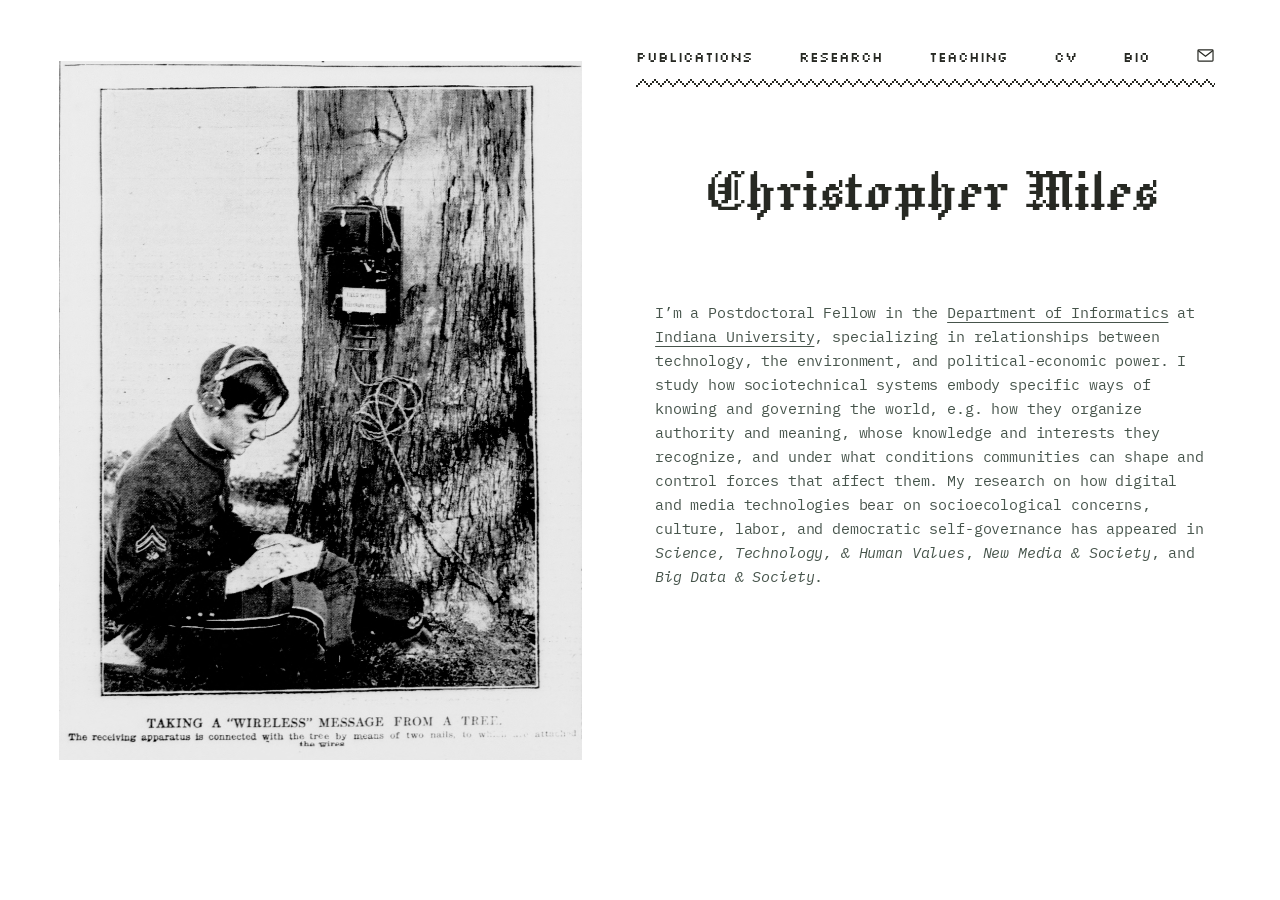
==== index.html @ 22dc2495 "Update index.html" ====
<!doctype html>
<html lang="en">
<head>
  <meta charset="utf-8">
  <meta name="viewport" content="width=device-width, initial-scale=1">
  <title>Christopher Miles — Jacquard 12 and IBM Plex Mono</title>
  <style>
    @font-face{font-family:'IBM Plex Mono';src:url(assets/ibm-plex-mono-italic.ttf) format('truetype');font-style:italic;font-weight:400;font-display:swap;}
    @font-face{font-family:'IBM Plex Mono';src:url(assets/ibm-plex-mono-regular.ttf) format('truetype');font-style:normal;font-weight:400;font-display:swap;}
    @font-face{font-family:'Cinzel';src:url(assets/cinzel.ttf) format('truetype');font-style:normal;font-weight:400 900;font-display:swap;}
    @font-face{font-family:'IBM Plex Sans';src:url(assets/ibm-plex-sans.ttf) format('truetype');font-style:normal;font-weight:100 900;font-display:swap;}
    @font-face{font-family:'Jacquard 12';src:url(assets/jacquard-12.ttf) format('truetype');font-style:normal;font-weight:400;font-display:swap;}
    @font-face{font-family:'Silkscreen';src:url(assets/silkscreen.ttf) format('truetype');font-style:normal;font-weight:400;font-display:swap;}
    :root { --paper:#ffffff; --ink:#272923; --muted:#676960; --rule:#b7b6a9; --accent:#713d39; }
    * { box-sizing:border-box; }
    body { margin:0; color:var(--ink); background:var(--paper); font:18px/1.63 'IBM Plex Sans',Arial,sans-serif; }
    a { color:inherit; text-underline-offset:4px; }
    a:hover,button:hover { color:var(--accent); }
    :focus-visible { outline:2px solid var(--accent); outline-offset:3px; }
    .page { width:min(100% - 48px,1150px); margin:auto; padding:43px 0 44px; }
    nav { display:flex; justify-content:flex-end; flex-wrap:wrap; gap:10px 27px; padding-bottom:20px; border-bottom:1px solid var(--rule); font:500 13px/1.5 Cinzel,Georgia,serif; letter-spacing:.035em; }
    nav a { text-decoration:none; }
    nav a:hover { text-decoration:underline; }
    .layout { display:grid; grid-template-columns:minmax(270px,46%) minmax(0,1fr); gap:clamp(30px,4vw,58px); align-items:center; padding-top:clamp(36px,4vw,50px); }
    .image-frame { position:relative; width:calc(100% + 30px); aspect-ratio:4/5; overflow:hidden; background:transparent; border:0; }
    .slide { position:absolute; inset:0; display:none; align-items:center; justify-content:center; overflow:hidden; }
    .slide.active { display:flex; }
    .slide img { width:100%; height:100%; object-fit:cover; }
    .sample-one { background:#414a3e; color:#dcd3b6; }
    .sample-two { background:#aca18b; color:#343b31; }
    .sample-three { background:#453d3b; color:#ded1ba; }
    .sample-art { width:83%; height:83%; }
    .sample-label { position:absolute; bottom:16px; left:19px; font:10px Cinzel,Georgia,serif; letter-spacing:.08em; }

    button { border:0; background:none; padding:3px; color:var(--ink); font:inherit; cursor:pointer; }
    .count { min-width:48px; text-align:center; }
    .spacer { flex:1; }
    .upload { cursor:pointer; text-decoration:underline; text-underline-offset:3px; }
    .upload input { position:absolute; width:1px; height:1px; opacity:0; }
    .upload:focus-within { outline:2px solid var(--accent); outline-offset:3px; }
    .affiliation { margin:4px 0 18px; color:var(--muted); font:12px/1.5 Cinzel,Georgia,serif; letter-spacing:.06em; }
    h1 { margin:0 0 32px; font:400 clamp(42px,5.4vw,74px)/1.17 'Jacquard 12',Georgia,serif; font-variant:normal; overflow-wrap:anywhere; }
    h1 .initial { font-size:1em; font-variant:normal; }
    h1 .small { font-size:.64em; font-variant:normal; }
    h1 .word { display:inline-block; white-space:nowrap; }
    .bio { max-width:550px; color:#46544b; font:400 15px/1.6 'IBM Plex Mono',monospace; letter-spacing:-.01em; }
    .bio p { margin:0 0 12px; text-wrap:pretty; }
    .placeholder { color:#52554e; }
    @media(max-width:740px) { .page { width:min(100% - 36px,1250px); padding-top:27px; } .layout { grid-template-columns:1fr; gap:37px; align-items:start; padding-top:36px; } .gallery { max-width:520px; transform:none; } .image-frame { width:100%; aspect-ratio:5/4; } h1 { margin-bottom:22px; } }
    @media(prefers-reduced-motion:reduce) { * { scroll-behavior:auto!important; } }

    .gallery { transform:translate(-24px,-76px); }
    .intro { transform:translateY(-100px); }
    .intro h1 { text-align:center; margin:0 0 48px; transform:translateY(-20px); }
    .intro .bio { text-align:left; margin-inline:auto; }
    @media(max-width:740px) { .intro { transform:none; } .intro h1 { text-align:center; transform:none; } }

    nav { font:400 14px/1.5 Silkscreen,monospace; letter-spacing:0; width:calc(57% - clamp(35px,6vw,88px)); min-height:44px; margin-left:auto; justify-content:space-between; align-items:center; gap:10px 6px; padding-bottom:16px; }
    nav .email-link { display:inline-flex; align-items:center; justify-content:center; min-width:22px; }
    nav .email-link svg { display:block; transform:translateY(-2px); }
    .slide img { object-fit:contain; }
    #bio { scroll-margin-top:22px; }
    @media(max-width:740px) { nav { width:100%; gap:10px 8px; } }

    /* Compact pixel zigzag repeats along the bottom of the navigation pane. */
    nav { border-bottom:0; background-image:url("data:image/svg+xml,%3Csvg xmlns='http://www.w3.org/2000/svg' width='12' height='8' viewBox='0 0 12 8'%3E%3Cpath fill='%23272923' d='M0 6h2v2H0zM2 4h2v2H2zM4 2h2v2H4zM6 0h2v2H6zM8 2h2v2H8zM10 4h2v2h-2z'/%3E%3C/svg%3E"); background-size:12px 8px; background-position:left bottom; background-repeat:repeat-x; }

    /* Compact opposing-color hover chips; keyboard focus uses the same palette. */
    nav a { padding:4px 6px; margin:-4px -6px; border-radius:2px; transition:color .14s ease,background-color .14s ease; }
    nav a:nth-child(1):is(:hover,:focus-visible) { color:#39ff14; background:#ff30a5; }
    nav a:nth-child(2):is(:hover,:focus-visible) { color:#ff39af; background:#39ff14; }
    nav a:nth-child(3):is(:hover,:focus-visible) { color:#006aff; background:#f5ff28; }
    nav a:nth-child(4):is(:hover,:focus-visible) { color:#ffffff; background:#000000; }
    nav a:nth-child(5):is(:hover,:focus-visible) { color:#f5ff28; background:#204f50; }
    nav a:nth-child(6):is(:hover,:focus-visible) { color:#a400d0; background:#c9f08c; }
    @media(prefers-reduced-motion:reduce) { nav a { transition:none; } }

    /* Phone layout: full-width image, then name, biography, and navigation. */
    @media (max-width:740px) {
      .page { display:flex; flex-direction:column; width:100%; margin:0; padding:0 0 30px; }
      .layout { display:contents; }
      .gallery { order:0; width:100%; max-width:none; margin:0; transform:none; }
      .image-frame { width:100%; aspect-ratio:4/3; }
      .slide img { width:100%; height:100%; object-fit:cover; object-position:center 64%; }
      .intro { order:1; width:min(100% - 40px,560px); margin:36px auto 0; transform:none; }
      .intro h1 { margin:0 0 30px; font-size:clamp(36px,9vw,52px); line-height:1.12; text-align:center; transform:none; }
      .intro .bio { width:100%; max-width:none; margin:0; text-align:left; font-size:14px; line-height:1.6; }
      nav { order:2; display:grid; grid-template-columns:repeat(2,minmax(0,1fr)); justify-items:center; align-items:center; width:min(100% - 40px,560px); min-height:0; margin:40px auto 0; padding:24px 0 8px; gap:8px 12px; background-position:left top; font-size:clamp(10px,3vw,13px); }
      nav a { display:inline-flex; align-items:center; justify-content:center; min-height:40px; text-align:center; white-space:nowrap; }
      nav .email-link svg { transform:none; }
    }
  </style>
</head>
<body>
  <main class="page">
    <nav aria-label="Further materials">
      <a href="publications.html">Publications</a>
      <a href="research.html">Research</a>
      <a href="teaching.html">Teaching</a>
      <a href="files/christopher-miles-cv.pdf">CV</a>
      <a href="bio.html">Bio</a>
      <a class="email-link" href="mailto:chrimile@iu.edu" aria-label="Email Christopher Miles at chrimile@iu.edu" title="Email Christopher Miles">
        <svg viewBox="0 0 24 24" width="19" height="19" fill="none" stroke="currentColor" stroke-width="1.5" stroke-linecap="round" stroke-linejoin="round" aria-hidden="true"><rect x="2.5" y="5" width="19" height="14" rx="1"/><path d="m3 6 9 7 9-7"/></svg>
      </a>
    </nav>
    <div class="layout">
      <div class="gallery" aria-label="Image slideshow">
        <div class="image-frame" id="slides">
          <div class="slide active"><img src="assets/tongues-in-trees.jpg" alt="Archival photograph of a person operating a wireless device beside a tree, titled Tongues in Trees"></div>
        </div>

      </div>
      <div class="intro" id="bio">
        
        <h1>Christopher Miles</h1>
        <div class="bio">
          <p>I’m a Postdoctoral Fellow in the <a href="https://luddy.iu.edu/academics/units/informatics.html">Department of Informatics</a> at <a href="https://bloomington.iu.edu/">Indiana University</a>, specializing in relationships between technology, the environment, and political-economic power. I study how sociotechnical systems embody specific ways of knowing and governing the world, e.g. how they organize authority and meaning, whose knowledge and interests they recognize, and under what conditions communities can shape and control forces that affect them. My research on how digital and media technologies bear on socioecological concerns, culture, labor, and democratic self-governance has appeared in <em>Science, Technology, &amp; Human Values</em>, <em>New Media &amp; Society</em>, and <em>Big Data &amp; Society</em>.</p>

        </div>
      </div>
    </div>
  </main>
  <script>
    const frame=document.getElementById('slides');
    let slides=[...frame.children],current=0;
    setInterval(()=>{if(slides.length<2||document.hidden)return;slides[current].classList.remove('active');current=(current+1)%slides.length;slides[current].classList.add('active');},5000);
  </script>
</body>
</html>
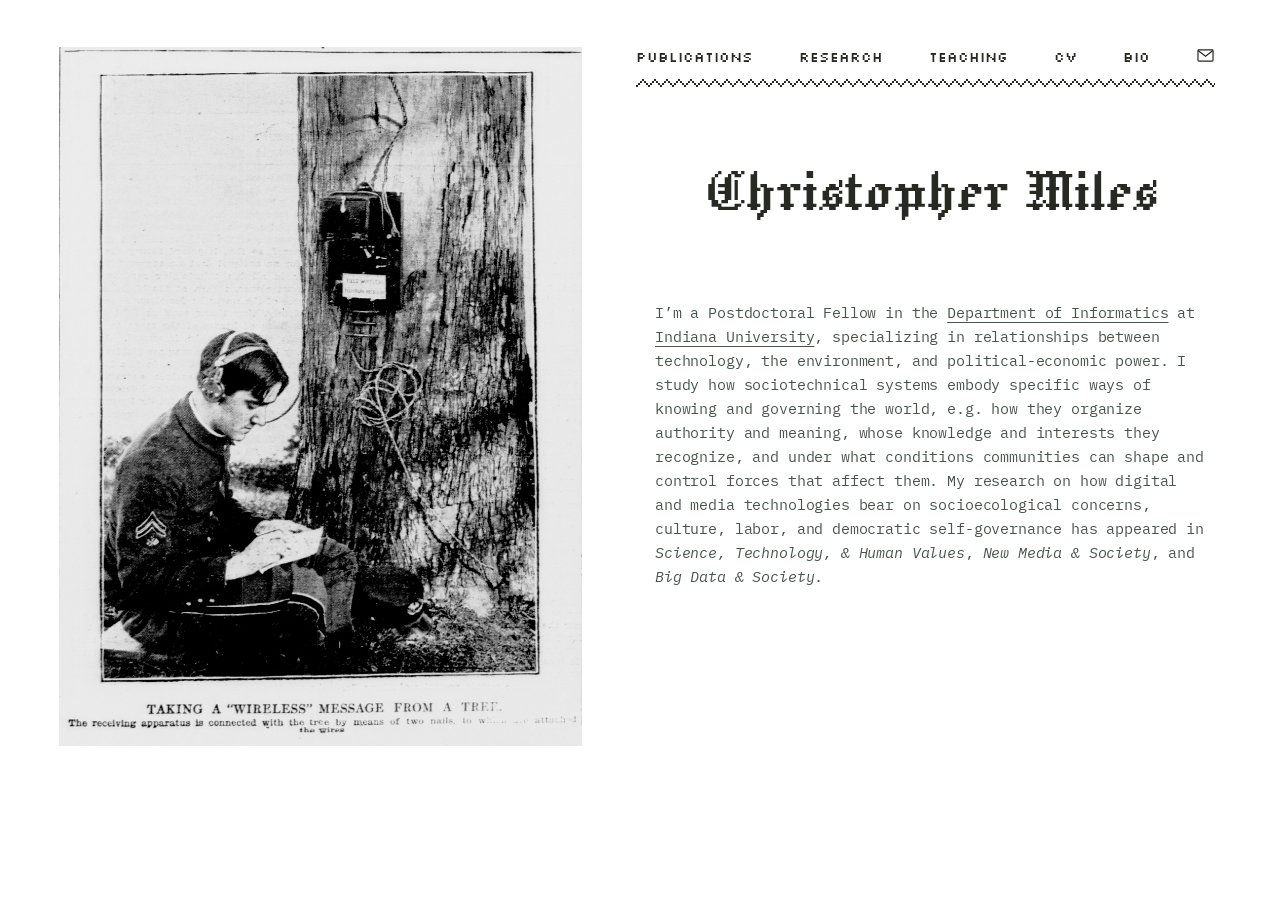
==== commit 8bbb4cac: "Update index.html" ====
--- a/index.html
+++ b/index.html
@@ -49,7 +49,7 @@
     @media(max-width:740px) { .page { width:min(100% - 36px,1250px); padding-top:27px; } .layout { grid-template-columns:1fr; gap:37px; align-items:start; padding-top:36px; } .gallery { max-width:520px; transform:none; } .image-frame { width:100%; aspect-ratio:5/4; } h1 { margin-bottom:22px; } }
     @media(prefers-reduced-motion:reduce) { * { scroll-behavior:auto!important; } }
 
-    .gallery { transform:translate(-24px,-76px); }
+    .gallery { transform:translate(-24px,-90px); }
     .intro { transform:translateY(-100px); }
     .intro h1 { text-align:center; margin:0 0 48px; transform:translateY(-20px); }
     .intro .bio { text-align:left; margin-inline:auto; }
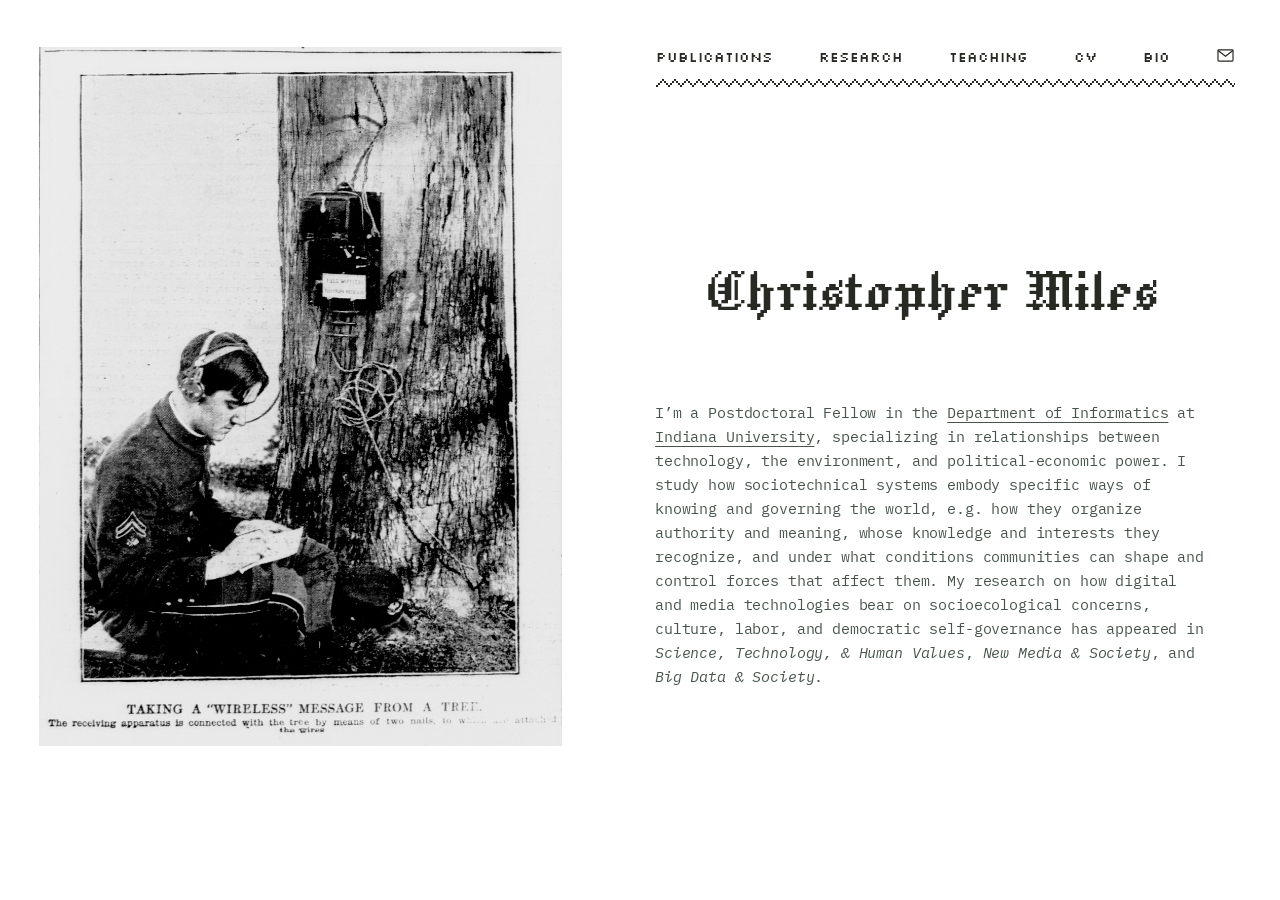
==== commit 9a807110: "Update index.html" ====
--- a/index.html
+++ b/index.html
@@ -49,13 +49,14 @@
     @media(max-width:740px) { .page { width:min(100% - 36px,1250px); padding-top:27px; } .layout { grid-template-columns:1fr; gap:37px; align-items:start; padding-top:36px; } .gallery { max-width:520px; transform:none; } .image-frame { width:100%; aspect-ratio:5/4; } h1 { margin-bottom:22px; } }
     @media(prefers-reduced-motion:reduce) { * { scroll-behavior:auto!important; } }
 
-    .gallery { transform:translate(-24px,-90px); }
-    .intro { transform:translateY(-100px); }
+    .gallery { transform:translate(-44px,-90px); }
+    .intro { transform:translateY(-20px,-100px); }
     .intro h1 { text-align:center; margin:0 0 48px; transform:translateY(-20px); }
     .intro .bio { text-align:left; margin-inline:auto; }
     @media(max-width:740px) { .intro { transform:none; } .intro h1 { text-align:center; transform:none; } }
 
     nav { font:400 14px/1.5 Silkscreen,monospace; letter-spacing:0; width:calc(57% - clamp(35px,6vw,88px)); min-height:44px; margin-left:auto; justify-content:space-between; align-items:center; gap:10px 6px; padding-bottom:16px; }
+    nav { transform:translateX(20px); }
     nav .email-link { display:inline-flex; align-items:center; justify-content:center; min-width:22px; }
     nav .email-link svg { display:block; transform:translateY(-2px); }
     .slide img { object-fit:contain; }
@@ -88,7 +89,9 @@
       nav { order:2; display:grid; grid-template-columns:repeat(2,minmax(0,1fr)); justify-items:center; align-items:center; width:min(100% - 40px,560px); min-height:0; margin:40px auto 0; padding:24px 0 8px; gap:8px 12px; background-position:left top; font-size:clamp(10px,3vw,13px); }
       nav a { display:inline-flex; align-items:center; justify-content:center; min-height:40px; text-align:center; white-space:nowrap; }
       nav .email-link svg { transform:none; }
-    }
+    }@media (max-width:740px) {
+  nav { transform:none; }
+}
   </style>
 </head>
 <body>
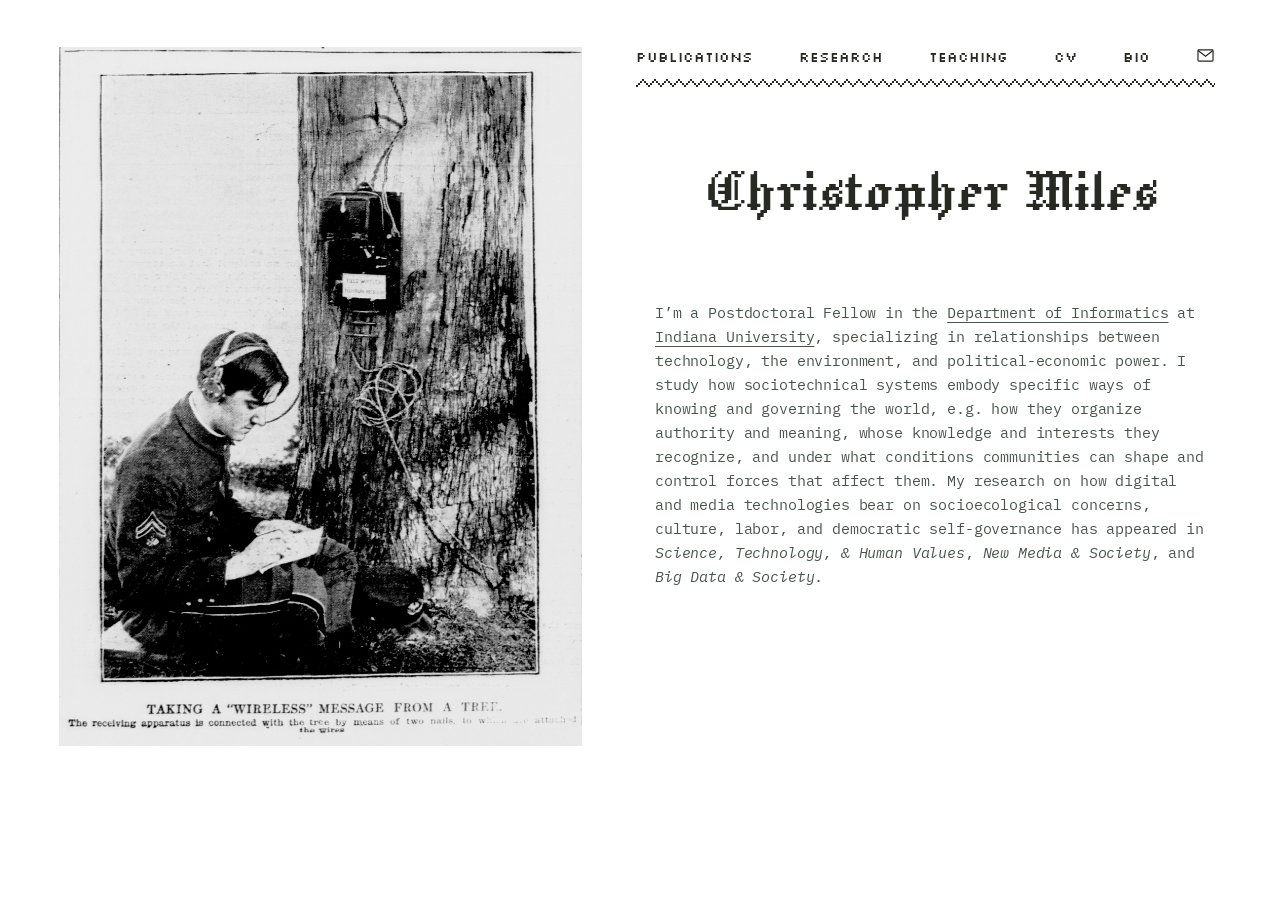
==== commit f2757238: "Update index.html" ====
--- a/index.html
+++ b/index.html
@@ -49,14 +49,13 @@
     @media(max-width:740px) { .page { width:min(100% - 36px,1250px); padding-top:27px; } .layout { grid-template-columns:1fr; gap:37px; align-items:start; padding-top:36px; } .gallery { max-width:520px; transform:none; } .image-frame { width:100%; aspect-ratio:5/4; } h1 { margin-bottom:22px; } }
     @media(prefers-reduced-motion:reduce) { * { scroll-behavior:auto!important; } }
 
-    .gallery { transform:translate(-44px,-90px); }
-    .intro { transform:translateY(-20px,-100px); }
+    .gallery { transform:translate(-24px,-90px); }
+    .intro { transform:translateY(-100px); }
     .intro h1 { text-align:center; margin:0 0 48px; transform:translateY(-20px); }
     .intro .bio { text-align:left; margin-inline:auto; }
     @media(max-width:740px) { .intro { transform:none; } .intro h1 { text-align:center; transform:none; } }
 
     nav { font:400 14px/1.5 Silkscreen,monospace; letter-spacing:0; width:calc(57% - clamp(35px,6vw,88px)); min-height:44px; margin-left:auto; justify-content:space-between; align-items:center; gap:10px 6px; padding-bottom:16px; }
-    nav { transform:translateX(20px); }
     nav .email-link { display:inline-flex; align-items:center; justify-content:center; min-width:22px; }
     nav .email-link svg { display:block; transform:translateY(-2px); }
     .slide img { object-fit:contain; }
@@ -89,9 +88,15 @@
       nav { order:2; display:grid; grid-template-columns:repeat(2,minmax(0,1fr)); justify-items:center; align-items:center; width:min(100% - 40px,560px); min-height:0; margin:40px auto 0; padding:24px 0 8px; gap:8px 12px; background-position:left top; font-size:clamp(10px,3vw,13px); }
       nav a { display:inline-flex; align-items:center; justify-content:center; min-height:40px; text-align:center; white-space:nowrap; }
       nav .email-link svg { transform:none; }
-    }@media (max-width:740px) {
-  nav { transform:none; }
-}
+    }
+    @media (max-width:740px) {
+      nav { transform:none; }
+    }
+
+    @media (min-width:741px) {
+      .layout { margin-bottom:-100px; }
+      .page { padding-bottom:20px; }
+    }
   </style>
 </head>
 <body>
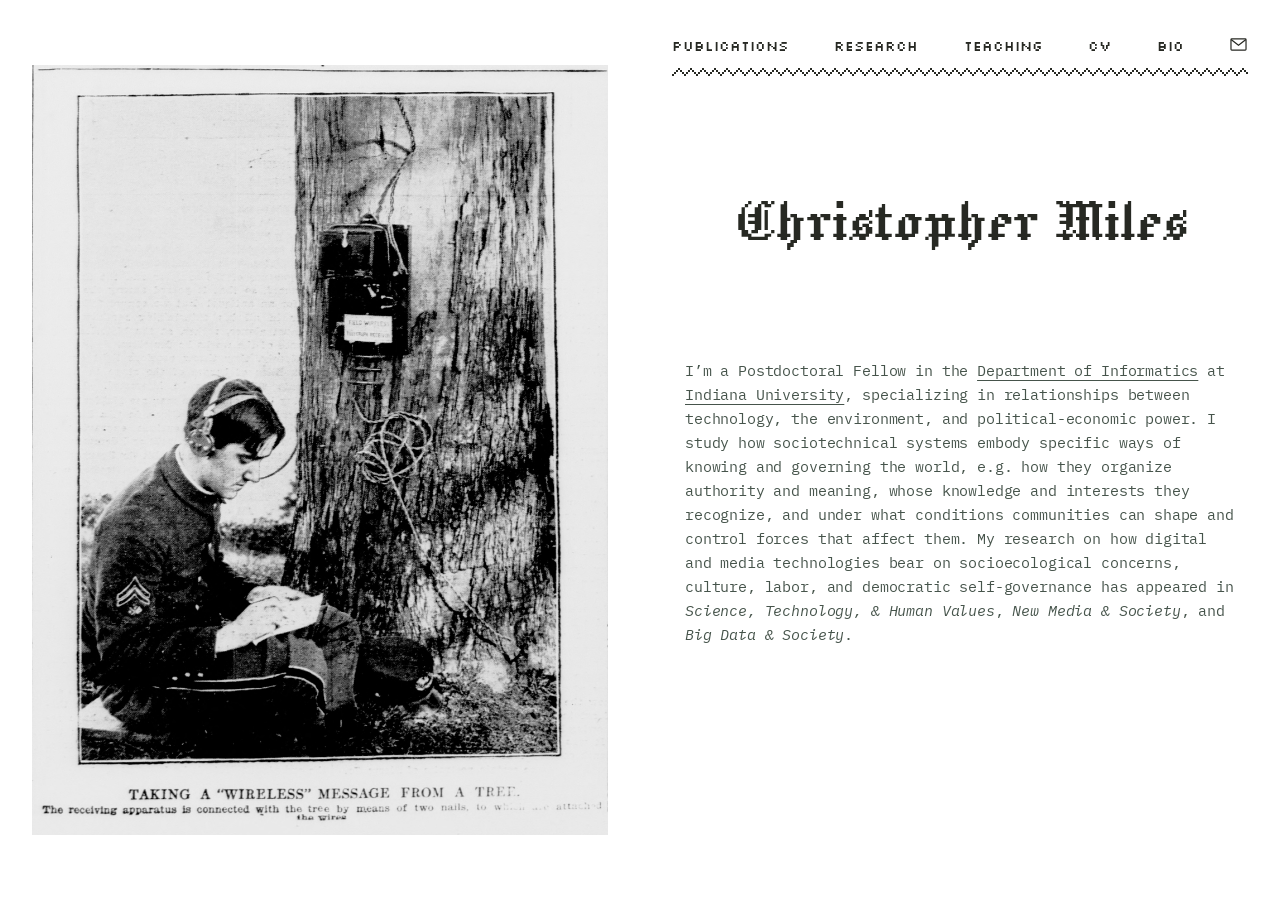
==== commit ef8dcf82: "Add files via upload" ====
--- a/index.html
+++ b/index.html
@@ -93,9 +93,24 @@
       nav { transform:none; }
     }
 
+    /* Desktop: image fills the left column; navigation and introduction share the right column. */
     @media (min-width:741px) {
-      .layout { margin-bottom:-100px; }
-      .page { padding-bottom:20px; }
+      .page {
+        display:grid;
+        grid-template-columns:minmax(0,1fr) minmax(0,1fr);
+        grid-template-rows:auto 1fr;
+        column-gap:clamp(48px,5vw,100px);
+        width:min(100% - 64px,1700px);
+        min-height:100dvh;
+        padding:32px 0;
+      }
+      .layout { display:contents; }
+      nav { grid-column:2; grid-row:1; width:100%; margin:0; transform:none; }
+      .gallery { grid-column:1; grid-row:1 / 3; width:100%; align-self:center; transform:none; }
+      .image-frame { width:100%; height:calc(100dvh - 64px); aspect-ratio:auto; }
+      .slide img { object-fit:contain; object-position:center; }
+      .intro { grid-column:2; grid-row:2; align-self:start; margin-top:clamp(110px,14vh,150px); transform:none; }
+      .intro h1 { margin-bottom:76px; transform:translateY(-20px); }
     }
   </style>
 </head>
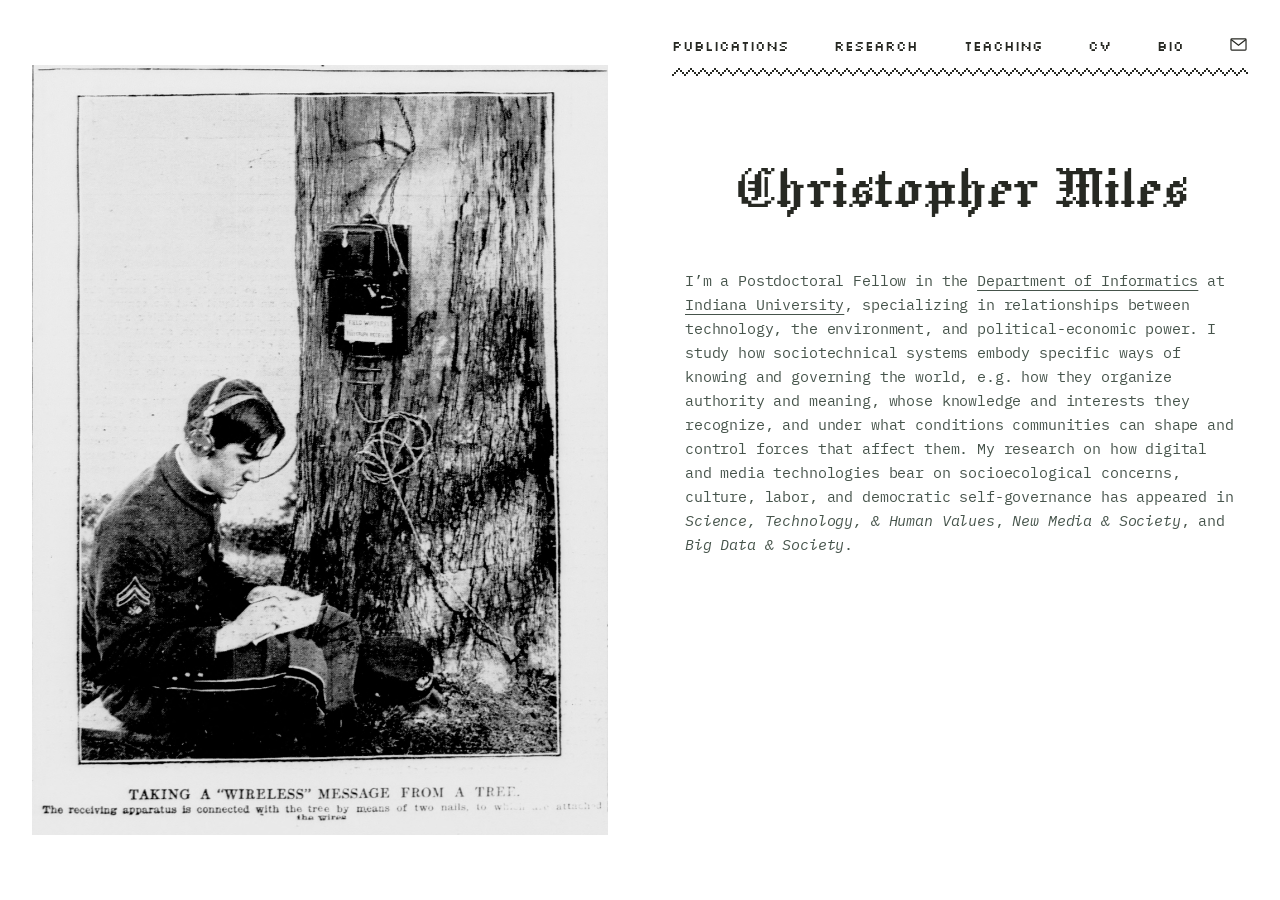
==== commit 3b74efd6: "Add files via upload" ====
--- a/index.html
+++ b/index.html
@@ -109,8 +109,8 @@
       .gallery { grid-column:1; grid-row:1 / 3; width:100%; align-self:center; transform:none; }
       .image-frame { width:100%; height:calc(100dvh - 64px); aspect-ratio:auto; }
       .slide img { object-fit:contain; object-position:center; }
-      .intro { grid-column:2; grid-row:2; align-self:start; margin-top:clamp(110px,14vh,150px); transform:none; }
-      .intro h1 { margin-bottom:76px; transform:translateY(-20px); }
+      .intro { grid-column:2; grid-row:2; align-self:start; margin-top:calc(clamp(55px,7vh,80px) + 30px); transform:none; }
+      .intro h1 { margin-bottom:19px; transform:translateY(-20px); }
     }
   </style>
 </head>
